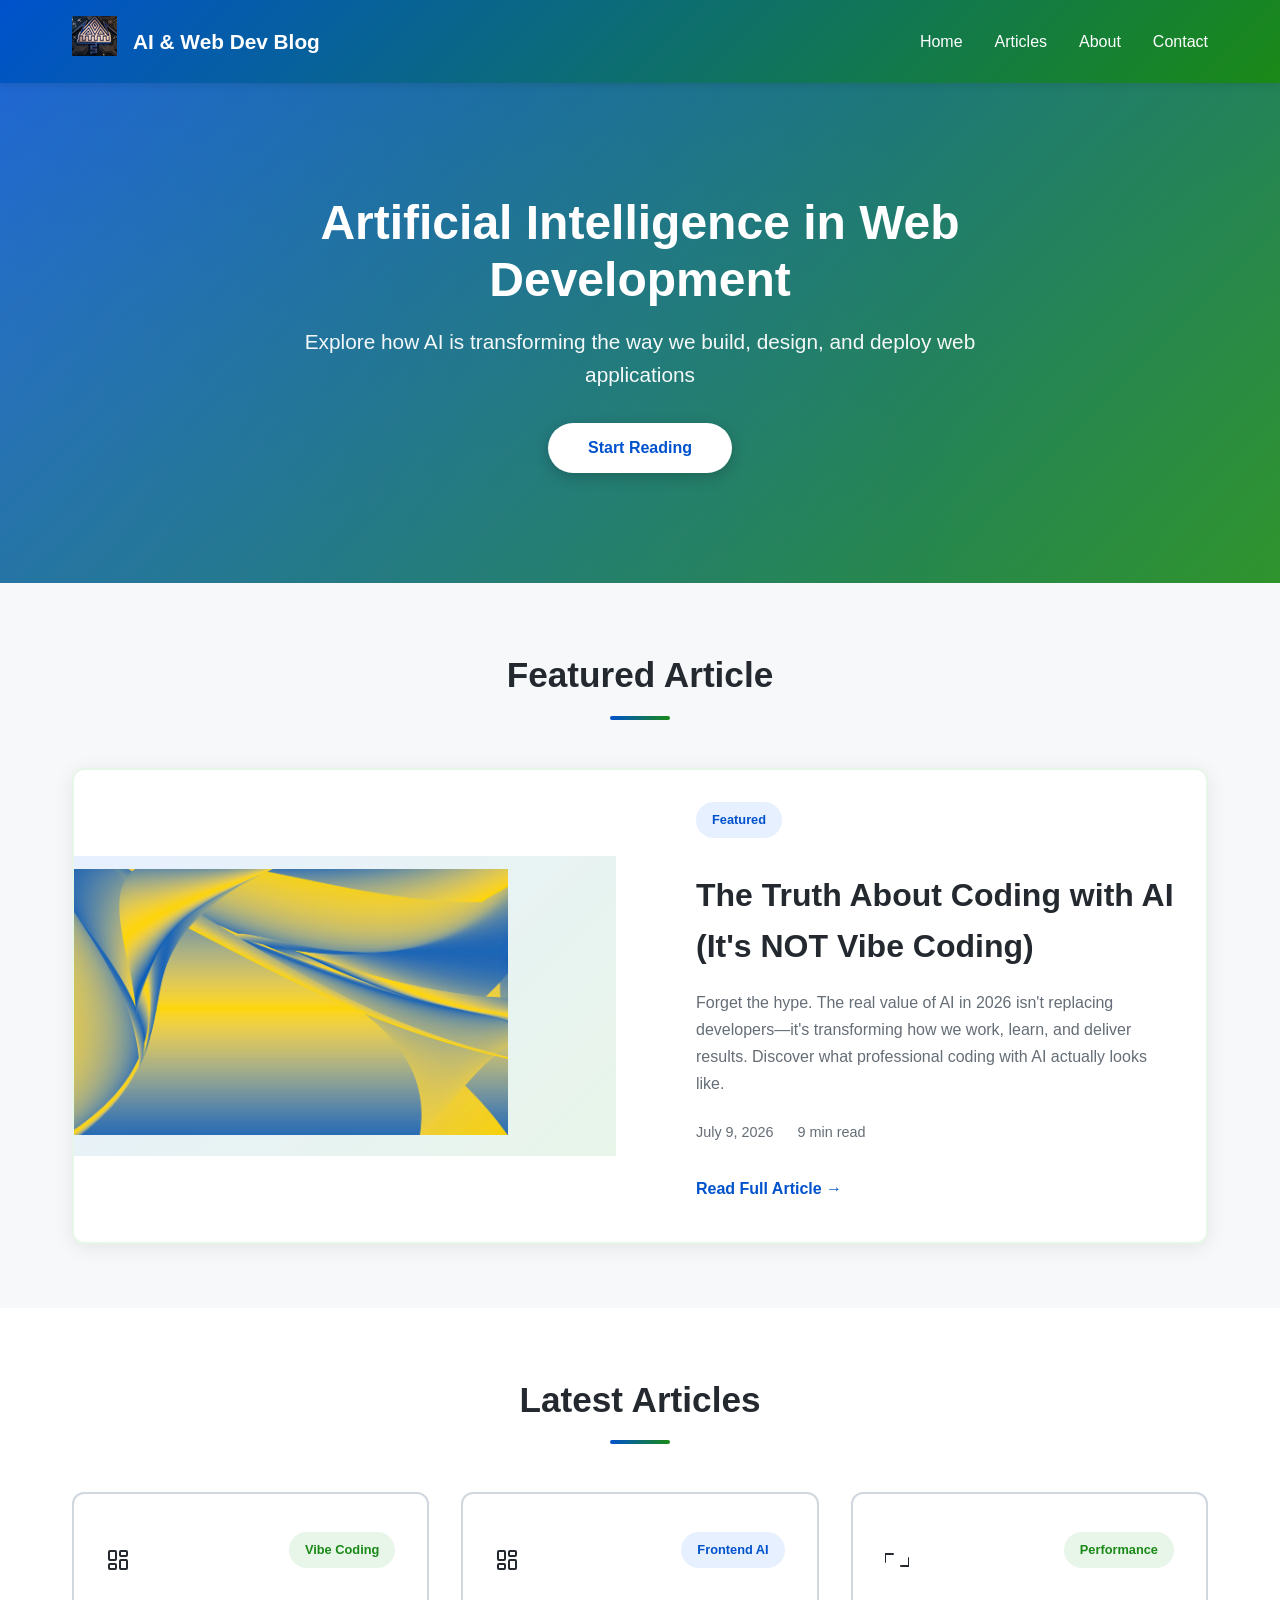
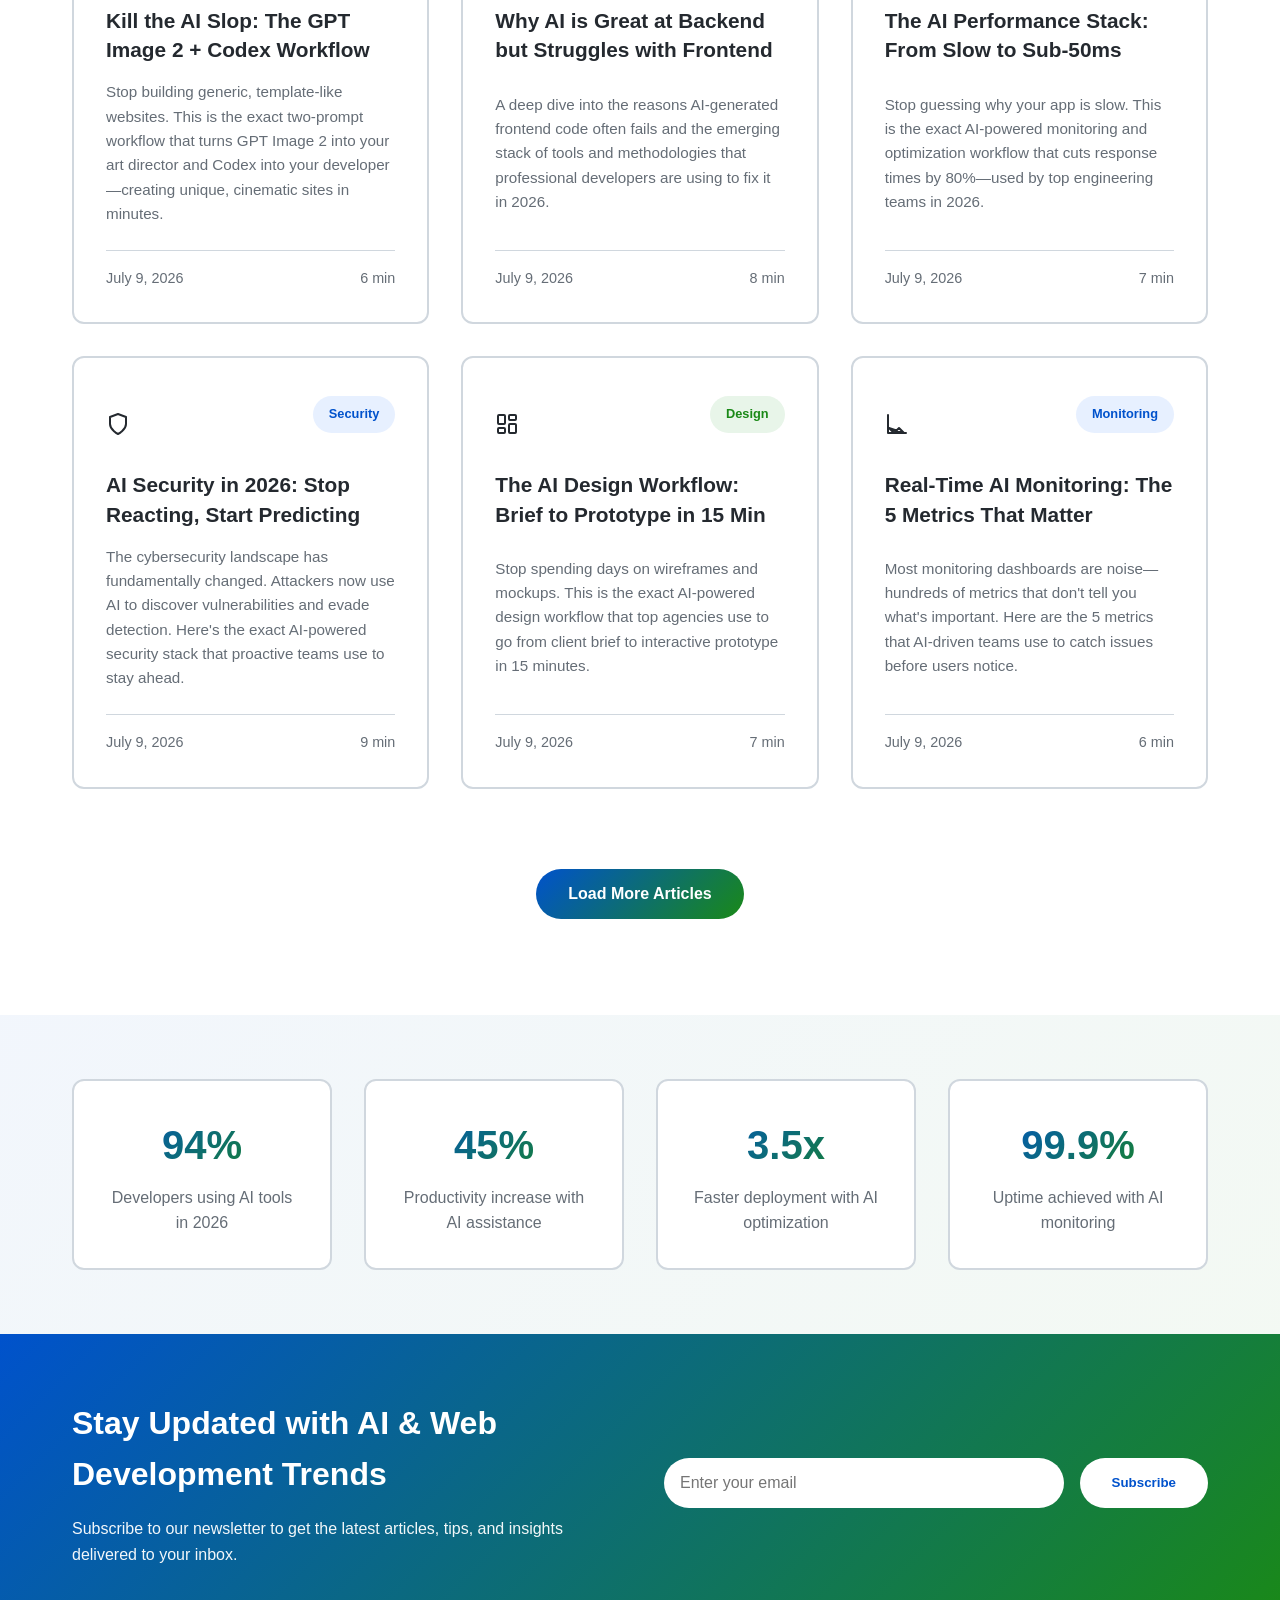
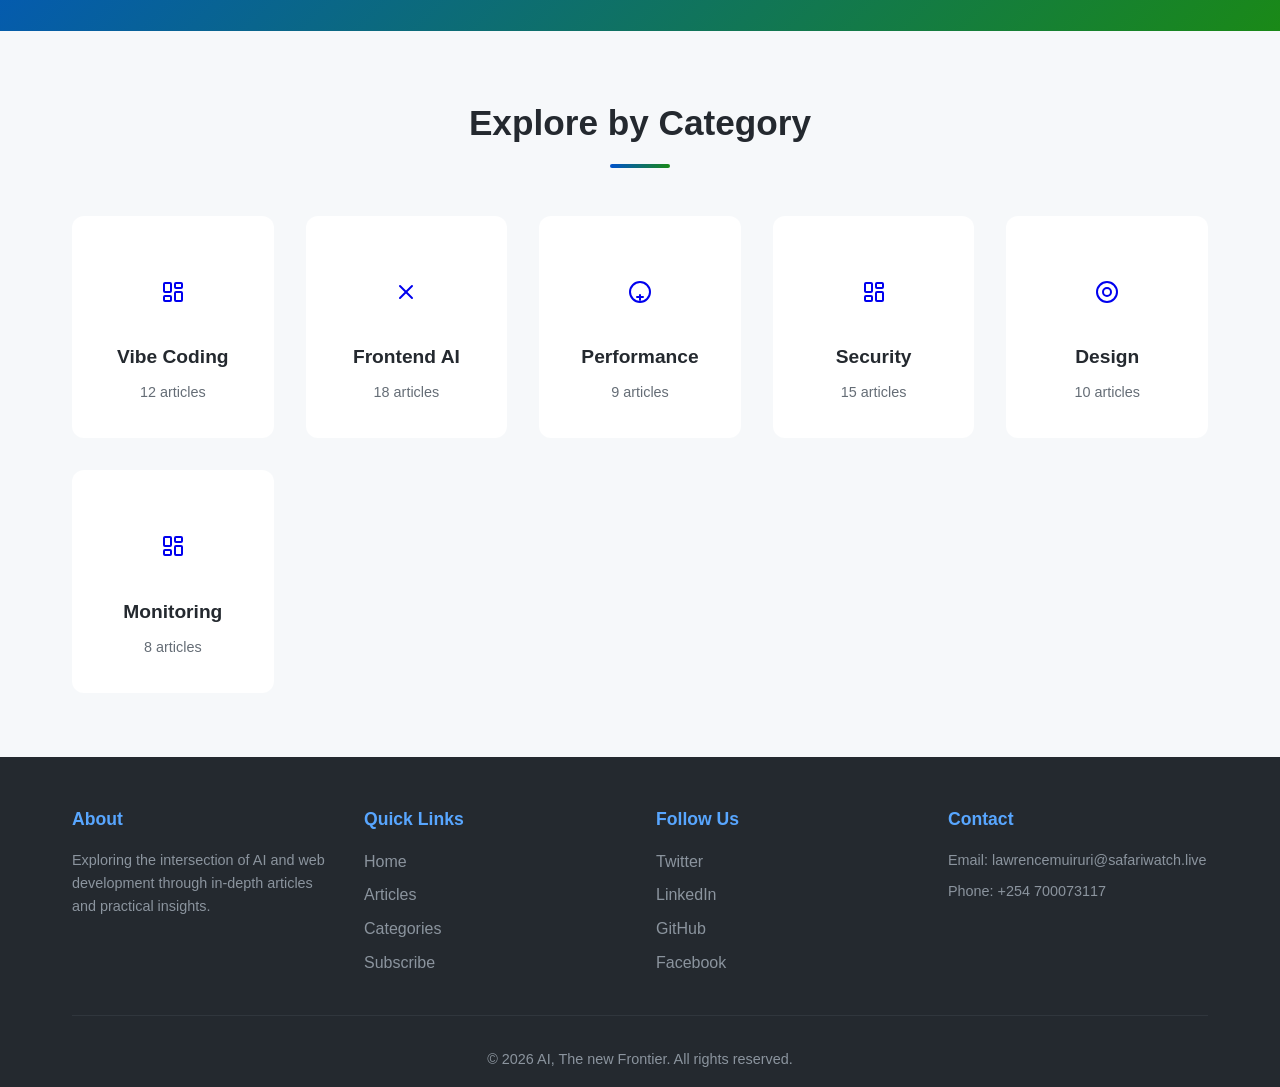
==== index.html @ 73534b8b "saf" ====
<!DOCTYPE html>
<html lang="en">
<head>
    <meta charset="UTF-8">
    <meta name="viewport" content="width=device-width, initial-scale=1.0">
    <title>AI & Web Development - Professional Insights for 2026</title>
    <link rel="stylesheet" href="styles.css">
    <script async src="https://pagead2.googlesyndication.com/pagead/js/adsbygoogle.js?client=ca-pub-3360916868105954"
     crossorigin="anonymous"></script>
</head>
<body>
    <!-- Navigation Bar -->
    <nav class="navbar">
        <div class="nav-container">
            <div class="logo">
                <span class="logo-icon"><img src="images/logo.png" alt="Logo"></span>
                <h1>AI & Web Dev Blog</h1>
            </div>
            <ul class="nav-links">
                <li><a href="#home">Home</a></li>
                <li><a href="#articles">Articles</a></li>
                <li><a href="#about">About</a></li>
                <li><a href="#contact">Contact</a></li>
            </ul>
        </div>
    </nav>

    <!-- Hero Section -->
    <section class="hero">
        <div class="hero-content">
            <h2>Artificial Intelligence in Web Development</h2>
            <p>Explore how AI is transforming the way we build, design, and deploy web applications</p>
            <button class="cta-button">Start Reading</button>
        </div>
        <div class="hero-background"></div>
    </section>

    <!-- Featured Article -->
    <section class="featured-section">
        <div class="container">
            <h3 class="section-title">Featured Article</h3>
            <article class="featured-article">
                <div class="featured-image">
                    <div class="image-placeholder"><img src="images/two.png" alt="Featured Image"></div>
                </div>
                <div class="featured-content">
                    <span class="badge badge-blue">Featured</span>
                    <h2>The Truth About Coding with AI (It's NOT Vibe Coding)</h2>
                    <p>Forget the hype. The real value of AI in 2026 isn't replacing developers—it's transforming how we work, learn, and deliver results. Discover what professional coding with AI actually looks like.</p>
                    <div class="article-meta">
                        <span class="date">July 9, 2026</span>
                        <span class="read-time">9 min read</span>
                    </div>
                    <a href="featured-article.html" class="read-more">Read Full Article →</a>
                </div>
            </article>
        </div>
    </section>

    <!-- Blog Articles Grid -->
    <section class="blog-section">
        <div class="container">
            <h3 class="section-title">Latest Articles</h3>
            <div class="articles-grid">
                <!-- Article 1 -->
                <a href="article1.html" class="article-card-link">
                    <article class="article-card">
                        <div class="article-header">
                            <div class="article-icon"><svg xmlns="http://www.w3.org/2000/svg" width="24" height="24" viewBox="0 0 24 24" fill="none" stroke="currentColor" stroke-width="2" stroke-linecap="round" stroke-linejoin="round" class="lucide lucide-layout-dashboard-icon lucide-layout-dashboard"><rect width="7" height="9" x="3" y="3" rx="1"/><rect width="7" height="5" x="14" y="3" rx="1"/><rect width="7" height="9" x="14" y="12" rx="1"/><rect width="7" height="5" x="3" y="16" rx="1"/></svg></div>
                            <span class="badge badge-green">Vibe Coding</span>
                        </div>
                        <h4>Kill the AI Slop: The GPT Image 2 + Codex Workflow</h4>
                        <p>Stop building generic, template-like websites. This is the exact two-prompt workflow that turns GPT Image 2 into your art director and Codex into your developer—creating unique, cinematic sites in minutes.</p>
                        <div class="article-footer">
                            <span class="date">July 9, 2026</span>
                            <span class="read-time">6 min</span>
                        </div>
                    </article>
                </a>

                <!-- Article 2 -->
                <a href="article2.html" class="article-card-link">
                    <article class="article-card">
                        <div class="article-header">
                            <div class="article-icon"><svg xmlns="http://www.w3.org/2000/svg" width="24" height="24" viewBox="0 0 24 24" fill="none" stroke="currentColor" stroke-width="2" stroke-linecap="round" stroke-linejoin="round" class="lucide lucide-layout-dashboard-icon lucide-layout-dashboard"><rect width="7" height="9" x="3" y="3" rx="1"/><rect width="7" height="5" x="14" y="3" rx="1"/><rect width="7" height="9" x="14" y="12" rx="1"/><rect width="7" height="5" x="3" y="16" rx="1"/></svg></div>
                            <span class="badge badge-blue">Frontend AI</span>
                        </div>
                        <h4>Why AI is Great at Backend but Struggles with Frontend</h4>
                        <p>A deep dive into the reasons AI-generated frontend code often fails and the emerging stack of tools and methodologies that professional developers are using to fix it in 2026.</p>
                        <div class="article-footer">
                            <span class="date">July 9, 2026</span>
                            <span class="read-time">8 min</span>
                        </div>
                    </article>
                </a>

                <!-- Article 3 -->
                <a href="article3.html" class="article-card-link">
                    <article class="article-card">
                        <div class="article-header">
                            <div class="article-icon"><svg xmlns="http://www.w3.org/2000/svg" width="24" height="24" viewBox="0 0 24 24" fill="none" stroke="currentColor" stroke-width="2" stroke-linecap="round" stroke-linejoin="round" class="lucide lucide-trending-up-icon lucide-trending-up"><polyline points="16 18 24 18 24 10"/><polyline points="8 6 0 6 0 14"/></svg></div>
                            <span class="badge badge-green">Performance</span>
                        </div>
                        <h4>The AI Performance Stack: From Slow to Sub-50ms</h4>
                        <p>Stop guessing why your app is slow. This is the exact AI-powered monitoring and optimization workflow that cuts response times by 80%—used by top engineering teams in 2026.</p>
                        <div class="article-footer">
                            <span class="date">July 9, 2026</span>
                            <span class="read-time">7 min</span>
                        </div>
                    </article>
                </a>

                <!-- Article 4 -->
                <a href="article4.html" class="article-card-link">
                    <article class="article-card">
                        <div class="article-header">
                            <div class="article-icon"><svg xmlns="http://www.w3.org/2000/svg" width="24" height="24" viewBox="0 0 24 24" fill="none" stroke="currentColor" stroke-width="2" stroke-linecap="round" stroke-linejoin="round" class="lucide lucide-shield-icon lucide-shield"><path d="M12 22s8-4 8-10V5l-8-3-8 3v7c0 6 8 10 8 10z"/></svg></div>
                            <span class="badge badge-blue">Security</span>
                        </div>
                        <h4>AI Security in 2026: Stop Reacting, Start Predicting</h4>
                        <p>The cybersecurity landscape has fundamentally changed. Attackers now use AI to discover vulnerabilities and evade detection. Here's the exact AI-powered security stack that proactive teams use to stay ahead.</p>
                        <div class="article-footer">
                            <span class="date">July 9, 2026</span>
                            <span class="read-time">9 min</span>
                        </div>
                    </article>
                </a>

                <!-- Article 5 -->
                <a href="article5.html" class="article-card-link">
                    <article class="article-card">
                        <div class="article-header">
                            <div class="article-icon"><svg xmlns="http://www.w3.org/2000/svg" width="24" height="24" viewBox="0 0 24 24" fill="none" stroke="currentColor" stroke-width="2" stroke-linecap="round" stroke-linejoin="round" class="lucide lucide-layout-dashboard-icon lucide-layout-dashboard"><rect width="7" height="9" x="3" y="3" rx="1"/><rect width="7" height="5" x="14" y="3" rx="1"/><rect width="7" height="9" x="14" y="12" rx="1"/><rect width="7" height="5" x="3" y="16" rx="1"/></svg></div>
                            <span class="badge badge-green">Design</span>
                        </div>
                        <h4>The AI Design Workflow: Brief to Prototype in 15 Min</h4>
                        <p>Stop spending days on wireframes and mockups. This is the exact AI-powered design workflow that top agencies use to go from client brief to interactive prototype in 15 minutes.</p>
                        <div class="article-footer">
                            <span class="date">July 9, 2026</span>
                            <span class="read-time">7 min</span>
                        </div>
                    </article>
                </a>

                <!-- Article 6 -->
                <a href="article6.html" class="article-card-link">
                    <article class="article-card">
                        <div class="article-header">
                            <div class="article-icon"><svg xmlns="http://www.w3.org/2000/svg" width="24" height="24" viewBox="0 0 24 24" fill="none" stroke="currentColor" stroke-width="2" stroke-linecap="round" stroke-linejoin="round" class="lucide lucide-chart-line-icon lucide-chart-line"><path d="M3 3v18h18"/><path d="M19 21l-5-5-5 5-5-5z"/></svg></div>
                            <span class="badge badge-blue">Monitoring</span>
                        </div>
                        <h4>Real-Time AI Monitoring: The 5 Metrics That Matter</h4>
                        <p>Most monitoring dashboards are noise—hundreds of metrics that don't tell you what's important. Here are the 5 metrics that AI-driven teams use to catch issues before users notice.</p>
                        <div class="article-footer">
                            <span class="date">July 9, 2026</span>
                            <span class="read-time">6 min</span>
                        </div>
                    </article>
                </a>
            </div>
            <div class="load-more">
                <button class="load-more-btn">Load More Articles</button>
            </div>
        </div>
    </section>

    <!-- Stats Section -->
    <section class="stats-section">
        <div class="container">
            <div class="stats-grid">
                <div class="stat-card">
                    <h4>94%</h4>
                    <p>Developers using AI tools in 2026</p>
                </div>
                <div class="stat-card">
                    <h4>45%</h4>
                    <p>Productivity increase with AI assistance</p>
                </div>
                <div class="stat-card">
                    <h4>3.5x</h4>
                    <p>Faster deployment with AI optimization</p>
                </div>
                <div class="stat-card">
                    <h4>99.9%</h4>
                    <p>Uptime achieved with AI monitoring</p>
                </div>
            </div>
        </div>
    </section>

    <!-- Newsletter Section -->
    <section class="newsletter-section">
        <div class="container newsletter-container">
            <div class="newsletter-content">
                <h3>Stay Updated with AI & Web Development Trends</h3>
                <p>Subscribe to our newsletter to get the latest articles, tips, and insights delivered to your inbox.</p>
            </div>
            <form class="newsletter-form">
                <input type="email" placeholder="Enter your email" required>
                <button type="submit" class="subscribe-btn">Subscribe</button>
            </form>
        </div>
    </section>

    <!-- Categories Section -->
    <section class="categories-section">
        <div class="container">
            <h3 class="section-title">Explore by Category</h3>
            <div class="categories-grid">
                <a href="#" class="category-link">
                    <span class="category-icon"><svg xmlns="http://www.w3.org/2000/svg" width="24" height="24" viewBox="0 0 24 24" fill="none" stroke="currentColor" stroke-width="2" stroke-linecap="round" stroke-linejoin="round" class="lucide lucide-layout-dashboard-icon lucide-layout-dashboard"><rect width="7" height="9" x="3" y="3" rx="1"/><rect width="7" height="5" x="14" y="3" rx="1"/><rect width="7" height="9" x="14" y="12" rx="1"/><rect width="7" height="5" x="3" y="16" rx="1"/></svg></span>
                    <h4>Vibe Coding</h4>
                    <p>12 articles</p>
                </a>
                <a href="#" class="category-link">
                    <span class="category-icon"><svg xmlns="http://www.w3.org/2000/svg" width="24" height="24" viewBox="0 0 24 24" fill="none" stroke="currentColor" stroke-width="2" stroke-linecap="round" stroke-linejoin="round" class="lucide lucide-code-icon lucide-code"><path d="M18 6L6 18"/><path d="M6 6l12 12"/></svg></span>
                    <h4>Frontend AI</h4>
                    <p>18 articles</p>
                </a>
                <a href="#" class="category-link">
                    <span class="category-icon"><svg xmlns="http://www.w3.org/2000/svg" width="24" height="24" viewBox="0 0 24 24" fill="none" stroke="currentColor" stroke-width="2" stroke-linecap="round" stroke-linejoin="round" class="lucide lucide-tachometer-icon lucide-tachometer"><path d="M12 15v5m-3-3h6"/><circle cx="12" cy="12" r="10"/></svg></span>
                    <h4>Performance</h4>
                    <p>9 articles</p>
                </a>
                <a href="#" class="category-link">
                    <span class="category-icon"><svg xmlns="http://www.w3.org/2000/svg" width="24" height="24" viewBox="0 0 24 24" fill="none" stroke="currentColor" stroke-width="2" stroke-linecap="round" stroke-linejoin="round" class="lucide lucide-layout-dashboard-icon lucide-layout-dashboard"><rect width="7" height="9" x="3" y="3" rx="1"/><rect width="7" height="5" x="14" y="3" rx="1"/><rect width="7" height="9" x="14" y="12" rx="1"/><rect width="7" height="5" x="3" y="16" rx="1"/></svg></span>
                    <h4>Security</h4>
                    <p>15 articles</p>
                </a>
                <a href="#" class="category-link">
                    <span class="category-icon"><svg xmlns="http://www.w3.org/2000/svg" width="24" height="24" viewBox="0 0 24 24" fill="none" stroke="currentColor" stroke-width="2" stroke-linecap="round" stroke-linejoin="round" class="lucide lucide-palette-icon lucide-palette"><circle cx="12" cy="12" r="10"/><path d="M12 8a4 4 0 1 0 0 8 4 4 0 0 0 0-8z"/></svg></span>
                    <h4>Design</h4>
                    <p>10 articles</p>
                </a>
                <a href="#" class="category-link">
                    <span class="category-icon"><svg xmlns="http://www.w3.org/2000/svg" width="24" height="24" viewBox="0 0 24 24" fill="none" stroke="currentColor" stroke-width="2" stroke-linecap="round" stroke-linejoin="round" class="lucide lucide-layout-dashboard-icon lucide-layout-dashboard"><rect width="7" height="9" x="3" y="3" rx="1"/><rect width="7" height="5" x="14" y="3" rx="1"/><rect width="7" height="9" x="14" y="12" rx="1"/><rect width="7" height="5" x="3" y="16" rx="1"/></svg></span>
                    <h4>Monitoring</h4>
                    <p>8 articles</p>
                </a>
            </div>
        </div>
    </section>

    <!-- Footer -->
    <footer class="footer">
        <div class="container">
            <div class="footer-content">
                <div class="footer-section">
                    <h5>About</h5>
                    <p>Exploring the intersection of AI and web development through in-depth articles and practical insights.</p>
                </div>
                <div class="footer-section">
                    <h5>Quick Links</h5>
                    <ul>
                        <li><a href="#">Home</a></li>
                        <li><a href="#">Articles</a></li>
                        <li><a href="#">Categories</a></li>
                        <li><a href="#">Subscribe</a></li>
                    </ul>
                </div>
                <div class="footer-section">
                    <h5>Follow Us</h5>
                    <div class="social-links">
                        <ul>
                        <li><a href="https://x.com/@muirurilawrenc1" target="_blank">Twitter</a></li>
                        <li><a href="https://linkedin.com/in/njenga-lawrence-604391a1?" target="_blank">LinkedIn</a></li>
                        <li><a href="https://github.com/loloncium" target="_blank">GitHub</a></li>
                        <li><a href="https://facebook.com/profile.php?id=61579081265857" target="_blank">Facebook</a></li>
                        </ul>
                    </div>
                </div>
                <div class="footer-section">
                    <h5>Contact</h5>
                    <p>Email: lawrencemuiruri@safariwatch.live</p>
                    <p>Phone: +254 700073117</p>
                </div>
            </div>
            <div class="footer-bottom">
                <p>&copy; 2026 AI, The new Frontier. All rights reserved.</p>
            </div>
        </div>
    </footer>
</body>
</html>
---- styles.css ----
/* ==================== Variables & Reset ==================== */
:root {
    --primary-blue: #0052cc;
    --secondary-blue: #1f6feb;
    --light-blue: #e7f0ff;
    --primary-green: #1a8917;
    --secondary-green: #2da44e;
    --light-green: #e8f5e9;
    --dark-bg: #0d1117;
    --light-bg: #f6f8fa;
    --text-primary: #24292f;
    --text-secondary: #656d76;
    --border-color: #d0d7de;
    --hover-bg: #f0f4f8;
    --transition: all 0.3s ease;
}

* {
    margin: 0;
    padding: 0;
    box-sizing: border-box;
}

html {
    scroll-behavior: smooth;
}

body {
    font-family: -apple-system, BlinkMacSystemFont, 'Segoe UI', Roboto, 'Helvetica Neue', Arial, sans-serif;
    line-height: 1.6;
    color: var(--text-primary);
    background-color: #ffffff;
}

/* ==================== Navigation ==================== */
.navbar {
    position: sticky;
    top: 0;
    background: linear-gradient(135deg, #0052cc 0%, #1a8917 100%);
    color: white;
    padding: 1rem 0;
    box-shadow: 0 2px 8px rgba(0, 0, 0, 0.1);
    z-index: 100;
}

.nav-container {
    max-width: 1200px;
    margin: 0 auto;
    padding: 0 2rem;
    display: flex;
    justify-content: space-between;
    align-items: center;
}

.logo {
    display: flex;
    align-items: center;
    gap: 1rem;
    font-size: 1.5rem;
    font-weight: bold;
}

.logo h1 {
    font-size: 1.3rem;
    white-space: nowrap;
}

.logo-icon img {
    height: 40px;
    width: auto;
}

.nav-links {
    display: flex;
    list-style: none;
    gap: 2rem;
}

.nav-links a {
    color: white;
    text-decoration: none;
    font-weight: 500;
    transition: var(--transition);
    padding: 0.5rem 0;
    border-bottom: 2px solid transparent;
}

.nav-links a:hover {
    border-bottom-color: #fff;
}

/* ==================== Hero Section ==================== */
.hero {
    position: relative;
    min-height: 500px;
    display: flex;
    align-items: center;
    justify-content: center;
    background: linear-gradient(135deg, rgba(0, 82, 204, 0.95) 0%, rgba(26, 137, 23, 0.95) 100%);
    color: white;
    overflow: hidden;
}

.hero::before {
    content: '';
    position: absolute;
    width: 200%;
    height: 200%;
    background: 
        radial-gradient(circle at 20% 50%, rgba(255, 255, 255, 0.1) 0%, transparent 50%),
        radial-gradient(circle at 80% 80%, rgba(255, 255, 255, 0.05) 0%, transparent 50%);
    animation: gradient-shift 15s ease infinite;
}

@keyframes gradient-shift {
    0%, 100% { transform: translate(0, 0); }
    50% { transform: translate(-50px, -50px); }
}

.hero-content {
    position: relative;
    z-index: 2;
    text-align: center;
    max-width: 800px;
    padding: 3rem 2rem;
}

.hero h2 {
    font-size: 3rem;
    margin-bottom: 1rem;
    font-weight: 700;
    line-height: 1.2;
}

.hero p {
    font-size: 1.3rem;
    margin-bottom: 2rem;
    opacity: 0.95;
    font-weight: 300;
}

.cta-button {
    background: white;
    color: var(--primary-blue);
    border: none;
    padding: 1rem 2.5rem;
    font-size: 1rem;
    font-weight: 600;
    border-radius: 50px;
    cursor: pointer;
    transition: var(--transition);
    box-shadow: 0 4px 15px rgba(0, 0, 0, 0.2);
}

.cta-button:hover {
    transform: translateY(-3px);
    box-shadow: 0 6px 20px rgba(0, 0, 0, 0.3);
}

/* ==================== Container ==================== */
.container {
    max-width: 1200px;
    margin: 0 auto;
    padding: 0 2rem;
}

/* ==================== Section Title ==================== */
.section-title {
    font-size: 2.2rem;
    font-weight: 700;
    margin-bottom: 3rem;
    text-align: center;
    color: var(--text-primary);
    position: relative;
    padding-bottom: 1rem;
}

.section-title::after {
    content: '';
    position: absolute;
    bottom: 0;
    left: 50%;
    transform: translateX(-50%);
    width: 60px;
    height: 4px;
    background: linear-gradient(90deg, var(--primary-blue), var(--primary-green));
    border-radius: 2px;
}

/* ==================== Featured Section ==================== */
.featured-section {
    padding: 4rem 0;
    background: var(--light-bg);
}

.featured-article {
    display: grid;
    grid-template-columns: 1fr 1fr;
    gap: 3rem;
    align-items: center;
    background: white;
    border-radius: 12px;
    overflow: hidden;
    box-shadow: 0 4px 20px rgba(0, 0, 0, 0.08);
    border: 2px solid #e8f5e9;
    transition: var(--transition);
}

.featured-article:hover {
    box-shadow: 0 8px 30px rgba(26, 137, 23, 0.15);
    transform: translateY(-5px);
}

.featured-image {
    background: linear-gradient(135deg, var(--light-blue) 0%, var(--light-green) 100%);
    height: 300px;
    display: flex;
    align-items: center;
    justify-content: center;
    overflow: hidden;
}

.image-placeholder img {
    max-width: 80%;
    max-height: 80%;
    object-fit: contain;
}

@keyframes float {
    0%, 100% { transform: translateY(0px); }
    50% { transform: translateY(-20px); }
}

.featured-content {
    padding: 2rem;
}

.featured-content h2 {
    font-size: 2rem;
    margin: 1rem 0;
    color: var(--text-primary);
}

.featured-content p {
    font-size: 1rem;
    color: var(--text-secondary);
    margin-bottom: 1.5rem;
    line-height: 1.7;
}

.article-meta {
    display: flex;
    gap: 1.5rem;
    margin-bottom: 1.5rem;
    font-size: 0.9rem;
}

.date, .read-time {
    color: var(--text-secondary);
}

.read-more {
    display: inline-block;
    color: var(--primary-blue);
    text-decoration: none;
    font-weight: 600;
    transition: var(--transition);
    padding: 0.5rem 0;
}

.read-more:hover {
    color: var(--primary-green);
    transform: translateX(5px);
}

/* ==================== Badges ==================== */
.badge {
    display: inline-block;
    padding: 0.5rem 1rem;
    border-radius: 20px;
    font-size: 0.8rem;
    font-weight: 600;
    margin-bottom: 1rem;
}

.badge-blue {
    background: var(--light-blue);
    color: var(--primary-blue);
}

.badge-green {
    background: var(--light-green);
    color: var(--primary-green);
}

/* ==================== Blog Section ==================== */
.blog-section {
    padding: 4rem 0;
    background: white;
}

.articles-grid {
    display: grid;
    grid-template-columns: repeat(auto-fit, minmax(350px, 1fr));
    gap: 2rem;
    margin-bottom: 3rem;
}

.article-card {
    background: white;
    border: 2px solid var(--border-color);
    border-radius: 12px;
    padding: 2rem;
    transition: var(--transition);
    cursor: pointer;
    display: flex;
    flex-direction: column;
}

.article-card:hover {
    border-color: var(--primary-green);
    box-shadow: 0 8px 25px rgba(26, 137, 23, 0.15);
    transform: translateY(-8px);
}

.article-header {
    display: flex;
    justify-content: space-between;
    align-items: center;
    margin-bottom: 1rem;
}

.article-icon {
    font-size: 2.5rem;
}

.article-card h4 {
    font-size: 1.3rem;
    margin-bottom: 1rem;
    color: var(--text-primary);
    line-height: 1.4;
    flex-grow: 1;
}

.article-card p {
    color: var(--text-secondary);
    font-size: 0.95rem;
    margin-bottom: 1.5rem;
    line-height: 1.6;
    flex-grow: 1;
}

.article-footer {
    display: flex;
    justify-content: space-between;
    align-items: center;
    padding-top: 1rem;
    border-top: 1px solid var(--border-color);
    font-size: 0.9rem;
    color: var(--text-secondary);
}

/* ==================== Article Card Links ==================== */
.article-card-link {
    text-decoration: none;
    color: inherit;
    display: block;
}

.article-card-link .article-card {
    height: 100%;
}

.load-more {
    text-align: center;
    padding: 2rem 0;
}

.load-more-btn {
    background: linear-gradient(135deg, var(--primary-blue), var(--primary-green));
    color: white;
    border: none;
    padding: 1rem 2rem;
    font-size: 1rem;
    font-weight: 600;
    border-radius: 50px;
    cursor: pointer;
    transition: var(--transition);
}

.load-more-btn:hover {
    transform: scale(1.05);
    box-shadow: 0 6px 20px rgba(0, 82, 204, 0.3);
}

/* ==================== Stats Section ==================== */
.stats-section {
    padding: 4rem 0;
    background: linear-gradient(135deg, rgba(0, 82, 204, 0.05) 0%, rgba(26, 137, 23, 0.05) 100%);
}

.stats-grid {
    display: grid;
    grid-template-columns: repeat(auto-fit, minmax(250px, 1fr));
    gap: 2rem;
}

.stat-card {
    background: white;
    padding: 2rem;
    border-radius: 12px;
    text-align: center;
    border: 2px solid var(--border-color);
    transition: var(--transition);
}

.stat-card:hover {
    border-color: var(--primary-blue);
    box-shadow: 0 6px 20px rgba(0, 82, 204, 0.1);
}

.stat-card h4 {
    font-size: 2.5rem;
    background: linear-gradient(135deg, var(--primary-blue), var(--primary-green));
    -webkit-background-clip: text;
    -webkit-text-fill-color: transparent;
    background-clip: text;
    margin-bottom: 0.5rem;
}

.stat-card p {
    color: var(--text-secondary);
    font-size: 1rem;
}

/* ==================== Newsletter Section ==================== */
.newsletter-section {
    padding: 4rem 0;
    background: linear-gradient(135deg, var(--primary-blue) 0%, var(--primary-green) 100%);
    color: white;
}

.newsletter-container {
    display: grid;
    grid-template-columns: 1fr 1fr;
    gap: 3rem;
    align-items: center;
}

.newsletter-content h3 {
    font-size: 2rem;
    margin-bottom: 1rem;
}

.newsletter-content p {
    font-size: 1rem;
    opacity: 0.95;
}

.newsletter-form {
    display: flex;
    gap: 1rem;
}

.newsletter-form input {
    flex: 1;
    padding: 1rem;
    border: none;
    border-radius: 50px;
    font-size: 1rem;
    outline: none;
    background: white;
}

.subscribe-btn {
    padding: 1rem 2rem;
    background: white;
    color: var(--primary-blue);
    border: none;
    border-radius: 50px;
    font-weight: 600;
    cursor: pointer;
    transition: var(--transition);
    white-space: nowrap;
}

.subscribe-btn:hover {
    transform: scale(1.05);
    box-shadow: 0 4px 15px rgba(0, 0, 0, 0.2);
}

/* ==================== Categories Section ==================== */
.categories-section {
    padding: 4rem 0;
    background: var(--light-bg);
}

.categories-grid {
    display: grid;
    grid-template-columns: repeat(auto-fit, minmax(200px, 1fr));
    gap: 2rem;
}

.category-link {
    background: white;
    padding: 2rem;
    border-radius: 12px;
    text-decoration: none;
    text-align: center;
    transition: var(--transition);
    border: 2px solid transparent;
    cursor: pointer;
}

.category-link:hover {
    border-color: var(--primary-green);
    box-shadow: 0 8px 25px rgba(26, 137, 23, 0.15);
    transform: translateY(-8px);
}

.category-icon {
    font-size: 3rem;
    display: block;
    margin-bottom: 1rem;
}

.category-link h4 {
    font-size: 1.2rem;
    margin-bottom: 0.5rem;
    color: var(--text-primary);
}

.category-link p {
    color: var(--text-secondary);
    font-size: 0.9rem;
}

/* ==================== Footer ==================== */
.footer {
    background: var(--text-primary);
    color: white;
    padding: 3rem 0 1rem;
}

.footer-content {
    display: grid;
    grid-template-columns: repeat(auto-fit, minmax(250px, 1fr));
    gap: 2rem;
    margin-bottom: 2rem;
}

.footer-section h5 {
    font-size: 1.1rem;
    margin-bottom: 1rem;
    color: #58a6ff;
}

.footer-section p {
    font-size: 0.9rem;
    color: #8b949e;
    margin-bottom: 0.5rem;
}

.footer-section ul {
    list-style: none;
}

.footer-section ul li {
    margin-bottom: 0.5rem;
}

.footer-section a {
    color: #8b949e;
    text-decoration: none;
    transition: var(--transition);
}

.footer-section a:hover {
    color: #58a6ff;
}

.social-links {
    display: flex;
    gap: 1rem;
}

.footer-bottom {
    border-top: 1px solid #30363d;
    padding-top: 2rem;
    text-align: center;
    color: #8b949e;
    font-size: 0.9rem;
}

/* ==================== Article Page Styles ==================== */
.article-page {
    background: white;
}

.article-hero {
    background: linear-gradient(135deg, rgba(0, 82, 204, 0.95) 0%, rgba(26, 137, 23, 0.95) 100%);
    color: white;
    padding: 4rem 0;
    text-align: center;
}

.article-hero h1 {
    font-size: 2.5rem;
    margin: 1.5rem 0;
    font-weight: 700;
}

.article-subtitle {
    font-size: 1.1rem;
    margin: 1rem 0 2rem;
    opacity: 0.95;
    max-width: 800px;
    margin-left: auto;
    margin-right: auto;
}

.article-meta-detailed {
    display: flex;
    gap: 2rem;
    justify-content: center;
    font-size: 0.95rem;
    opacity: 0.9;
}

.article-container {
    padding: 3rem 0;
}

.article-layout {
    display: grid;
    grid-template-columns: 250px 1fr;
    gap: 3rem;
}

.article-sidebar {
    position: sticky;
    top: 100px;
    height: fit-content;
}

.toc {
    background: var(--light-bg);
    padding: 1.5rem;
    border-radius: 12px;
    border-left: 4px solid var(--primary-green);
}

.toc h3 {
    font-size: 1.1rem;
    margin-bottom: 1rem;
    color: var(--text-primary);
}

.toc ul {
    list-style: none;
    font-size: 0.9rem;
}

.toc ul li {
    margin-bottom: 0.7rem;
}

.toc a {
    color: var(--primary-blue);
    text-decoration: none;
    transition: var(--transition);
}

.toc a:hover {
    color: var(--primary-green);
    text-decoration: underline;
}

.article-main {
    line-height: 1.8;
}

.article-main h2 {
    font-size: 2rem;
    margin: 2.5rem 0 1rem;
    color: var(--text-primary);
    border-bottom: 2px solid var(--light-green);
    padding-bottom: 0.5rem;
}

.article-main h3 {
    font-size: 1.4rem;
    margin: 2rem 0 1rem;
    color: var(--text-primary);
}

.article-main p {
    margin-bottom: 1.5rem;
    color: var(--text-secondary);
    font-size: 1rem;
}

.article-main ul, .article-main ol {
    margin: 1.5rem 0 1.5rem 2rem;
}

.article-main li {
    margin-bottom: 0.8rem;
    color: var(--text-secondary);
}

.article-main table {
    width: 100%;
    border-collapse: collapse;
    margin: 2rem 0;
}

.tools-table {
    border: 1px solid var(--border-color);
    border-radius: 8px;
    overflow: hidden;
}

.tools-table th {
    background: linear-gradient(135deg, var(--primary-blue), var(--primary-green));
    color: white;
    padding: 1rem;
    text-align: left;
    font-weight: 600;
}

.tools-table td {
    padding: 1rem;
    border-bottom: 1px solid var(--border-color);
}

.tools-table tr:last-child td {
    border-bottom: none;
}

.tools-table tr:hover {
    background: var(--light-bg);
}

/* --- New: Pro Tip & Highlight Boxes --- */
.pro-tip {
    background: var(--light-blue);
    border-left: 4px solid var(--primary-blue);
    padding: 1.5rem;
    border-radius: 4px;
    margin: 2rem 0;
}
.pro-tip strong {
    color: var(--primary-blue);
}
.pro-tip a {
    color: var(--primary-blue);
    text-decoration: underline;
}

/* --- New: Stack Grid for Tools --- */
.stack-grid {
    display: grid;
    grid-template-columns: repeat(auto-fit, minmax(150px, 1fr));
    gap: 1.5rem;
    margin: 2rem 0;
}
.stack-item {
    background: var(--light-bg);
    padding: 1.5rem 1rem;
    border-radius: 8px;
    text-align: center;
    border: 1px solid var(--border-color);
}
.stack-item .label {
    font-weight: 600;
    display: block;
    color: var(--text-primary);
}
.stack-item .desc {
    font-size: 0.9rem;
    color: var(--text-secondary);
}

/* --- New: Checklist Style --- */
.checklist {
    list-style: none;
    padding: 0;
    margin: 1.5rem 0;
}
.checklist li {
    padding: 0.75rem 0 0.75rem 2.5rem;
    background: url('data:image/svg+xml;utf8,<svg xmlns="http://www.w3.org/2000/svg" width="20" height="20" viewBox="0 0 24 24" fill="none" stroke="%231a8917" stroke-width="2" stroke-linecap="round" stroke-linejoin="round"><path d="M22 11.08V12a10 10 0 1 1-5.93-9.14"/><polyline points="22 4 12 14.01 9 11.01"/></svg>') left center no-repeat;
    background-size: 1.5rem;
    border-bottom: 1px solid var(--border-color);
}
.checklist li:last-child {
    border-bottom: none;
}

.related-articles {
    margin-top: 4rem;
    padding-top: 2rem;
    border-top: 2px solid var(--border-color);
}

.related-articles h2 {
    font-size: 1.8rem;
    margin-bottom: 2rem;
}

.related-grid {
    display: grid;
    grid-template-columns: repeat(auto-fit, minmax(280px, 1fr));
    gap: 2rem;
}

.related-card {
    background: var(--light-bg);
    padding: 1.5rem;
    border-radius: 8px;
    text-decoration: none;
    color: inherit;
    transition: var(--transition);
    border-left: 4px solid var(--primary-blue);
}

.related-card:hover {
    border-left-color: var(--primary-green);
    transform: translateX(5px);
    background: white;
    box-shadow: 0 4px 12px rgba(0, 0, 0, 0.1);
}

.related-card h4 {
    font-size: 1.1rem;
    margin-bottom: 0.5rem;
    color: var(--text-primary);
}

.related-card p {
    color: var(--text-secondary);
    font-size: 0.9rem;
    margin: 0;
}

/* ==================== Responsive Design ==================== */
@media (max-width: 768px) {
    .hero h2 {
        font-size: 2rem;
    }

    .hero p {
        font-size: 1rem;
    }

    .featured-article {
        grid-template-columns: 1fr;
    }

    .featured-image {
        height: 200px;
    }

    .image-placeholder {
        font-size: 4rem;
    }

    .featured-content {
        padding: 1.5rem;
    }

    .featured-content h2 {
        font-size: 1.5rem;
    }

    .nav-links {
        gap: 1rem;
        font-size: 0.9rem;
    }

    .logo h1 {
        font-size: 1rem;
    }

    .section-title {
        font-size: 1.8rem;
    }

    .articles-grid {
        grid-template-columns: 1fr;
    }

    .article-layout {
        grid-template-columns: 1fr;
    }

    .article-sidebar {
        position: static;
    }

    .article-hero h1 {
        font-size: 1.8rem;
    }

    .newsletter-container {
        grid-template-columns: 1fr;
    }

    .newsletter-form {
        flex-direction: column;
    }

    .subscribe-btn {
        width: 100%;
    }

    .stat-card h4 {
        font-size: 2rem;
    }

    .footer-content {
        grid-template-columns: 1fr;
    }
}

@media (max-width: 480px) {
    .hero {
        min-height: 350px;
    }

    .hero h2 {
        font-size: 1.5rem;
    }

    .nav-container {
        flex-direction: column;
        gap: 1rem;
    }

    .nav-links {
        flex-direction: column;
        gap: 0.5rem;
        text-align: center;
    }

    .article-header {
        flex-direction: column;
        align-items: flex-start;
    }

    .badge {
        margin-top: 0.5rem;
    }

    .section-title {
        font-size: 1.5rem;
    }

    .categories-grid {
        grid-template-columns: 1fr;
    }
}
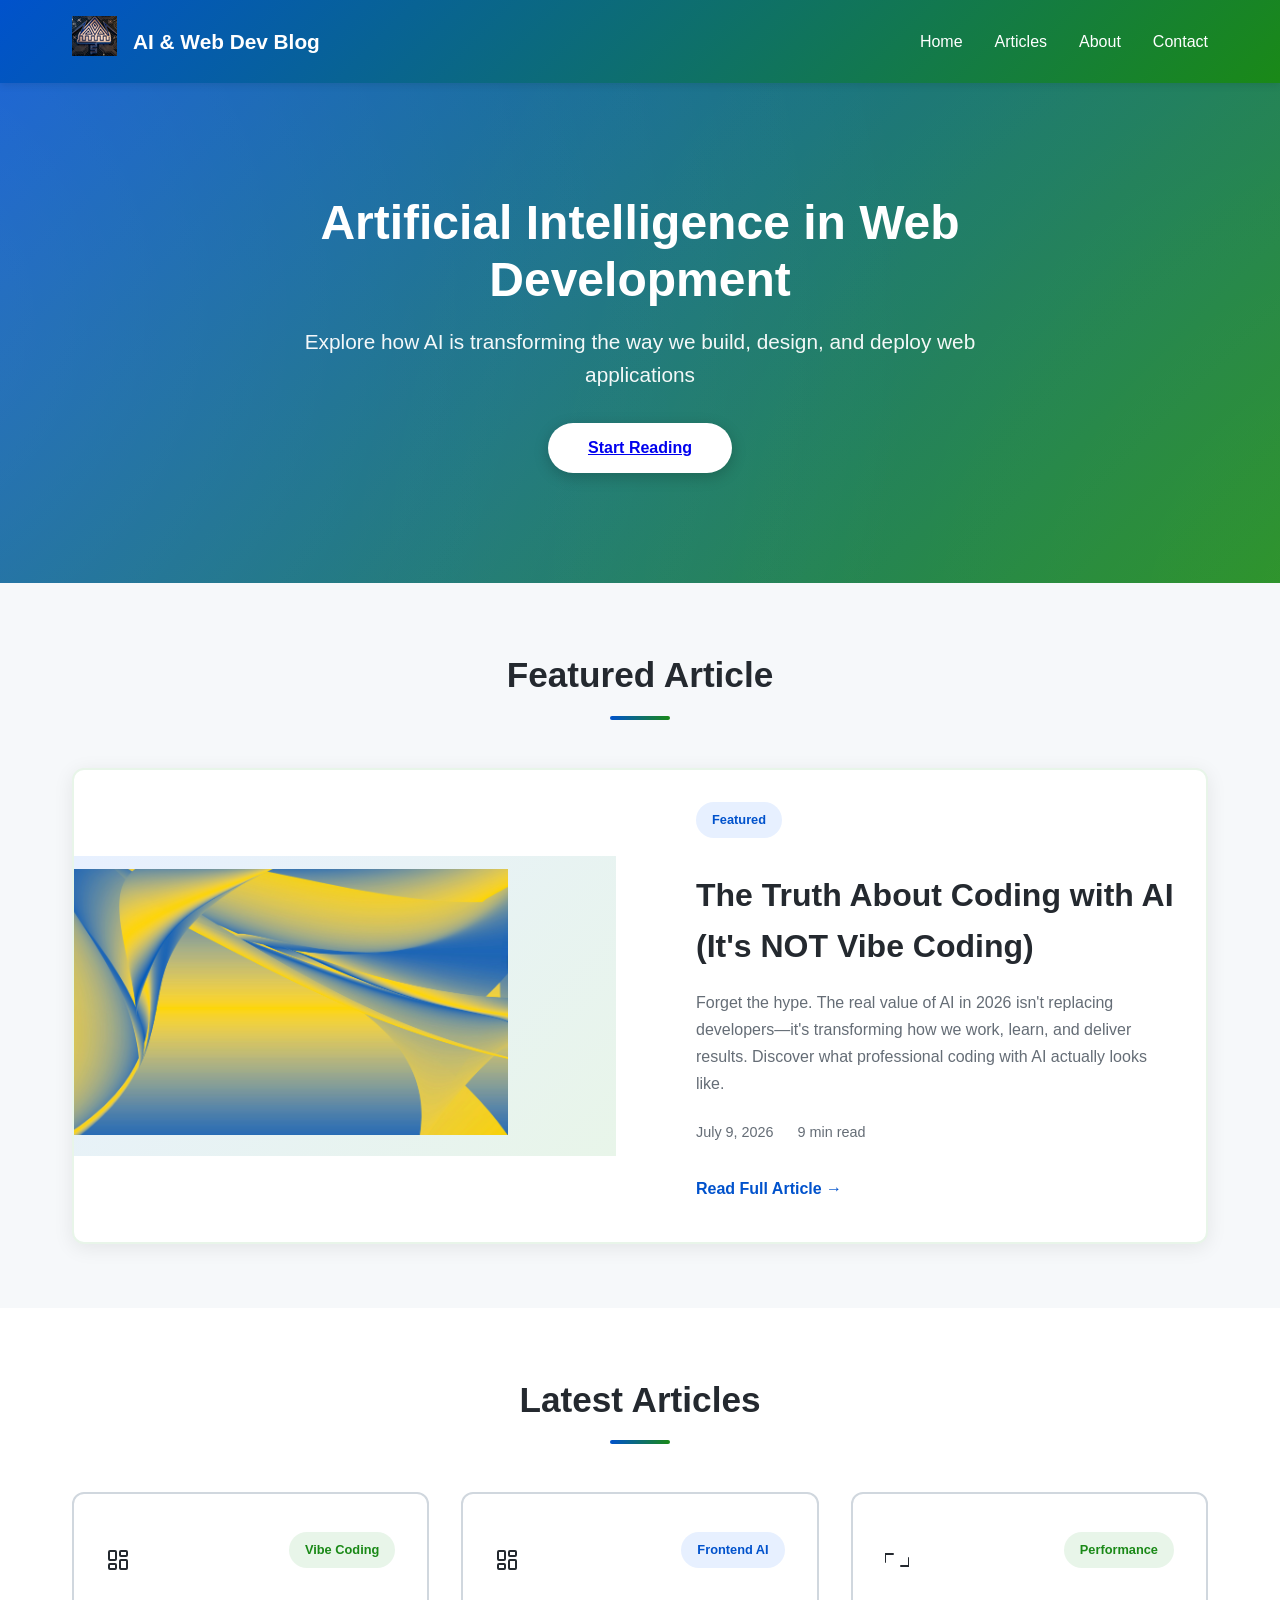
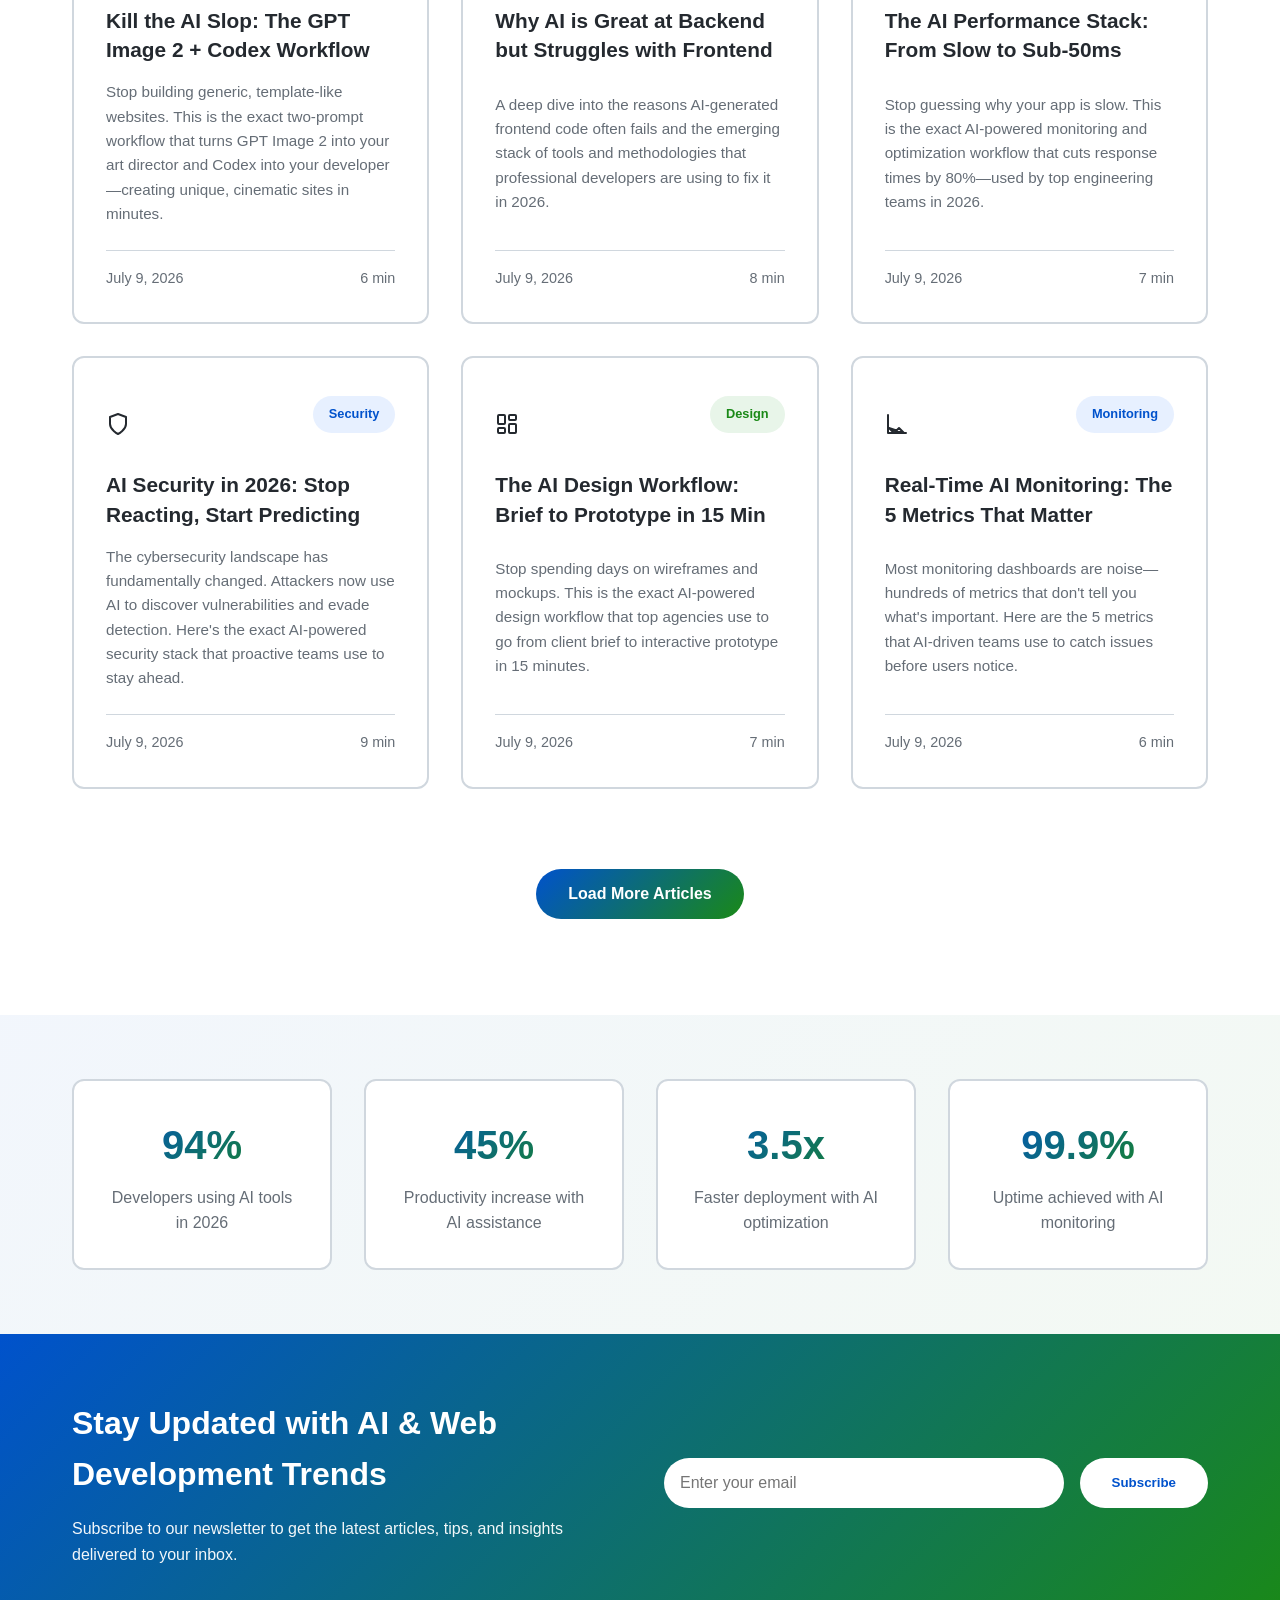
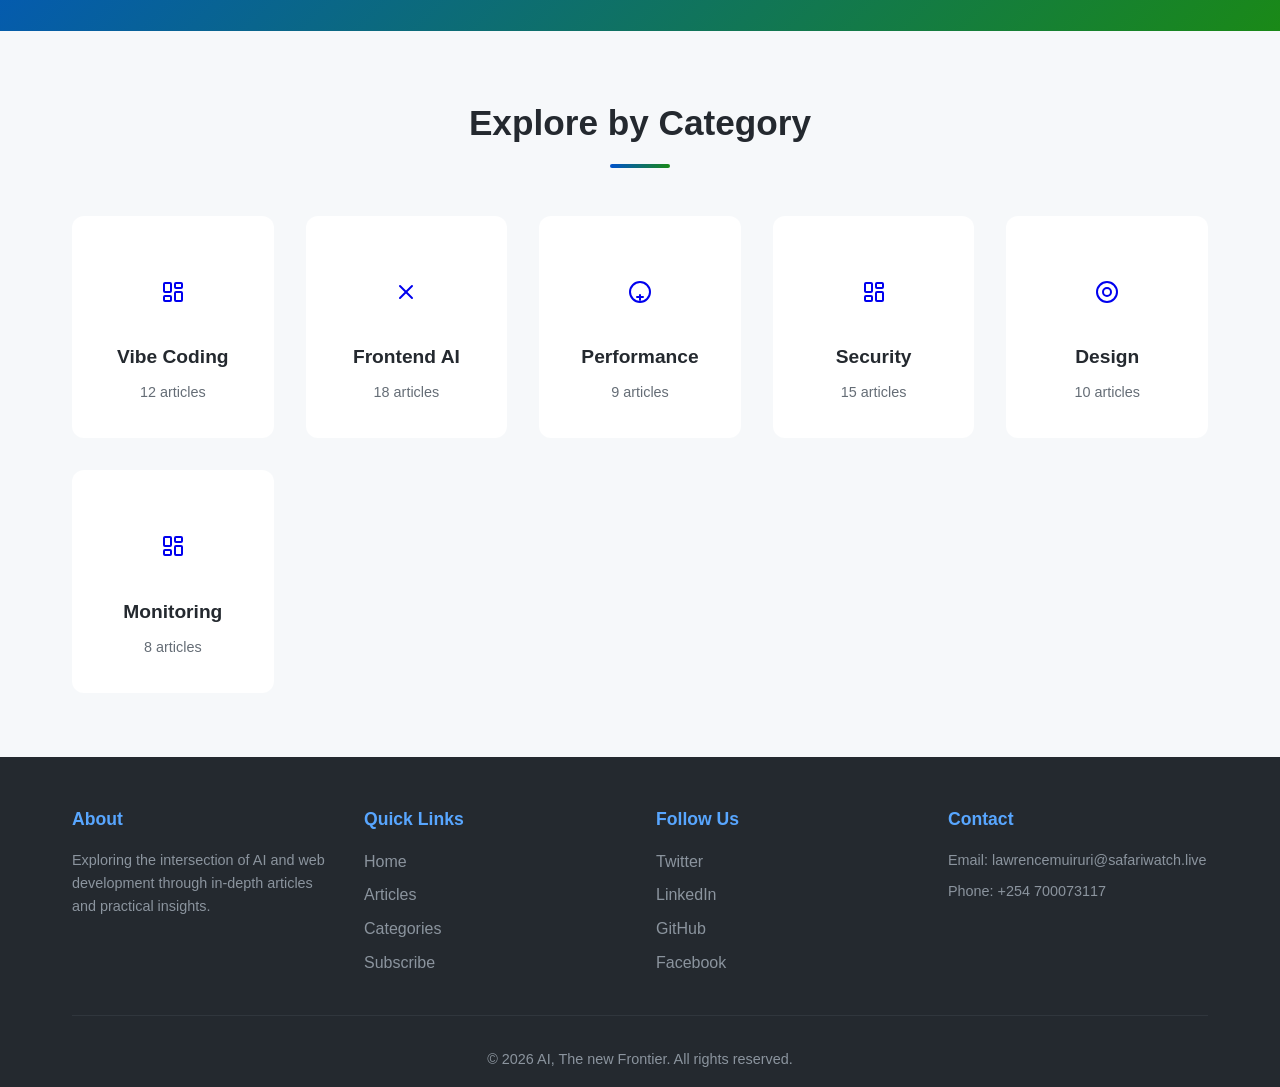
==== commit d97db38a: "link fixed" ====
--- a/index.html
+++ b/index.html
@@ -30,7 +30,7 @@
         <div class="hero-content">
             <h2>Artificial Intelligence in Web Development</h2>
             <p>Explore how AI is transforming the way we build, design, and deploy web applications</p>
-            <button class="cta-button">Start Reading</button>
+            <button class="cta-button"> <a href="#articles">Start Reading</a></button>
         </div>
         <div class="hero-background"></div>
     </section>
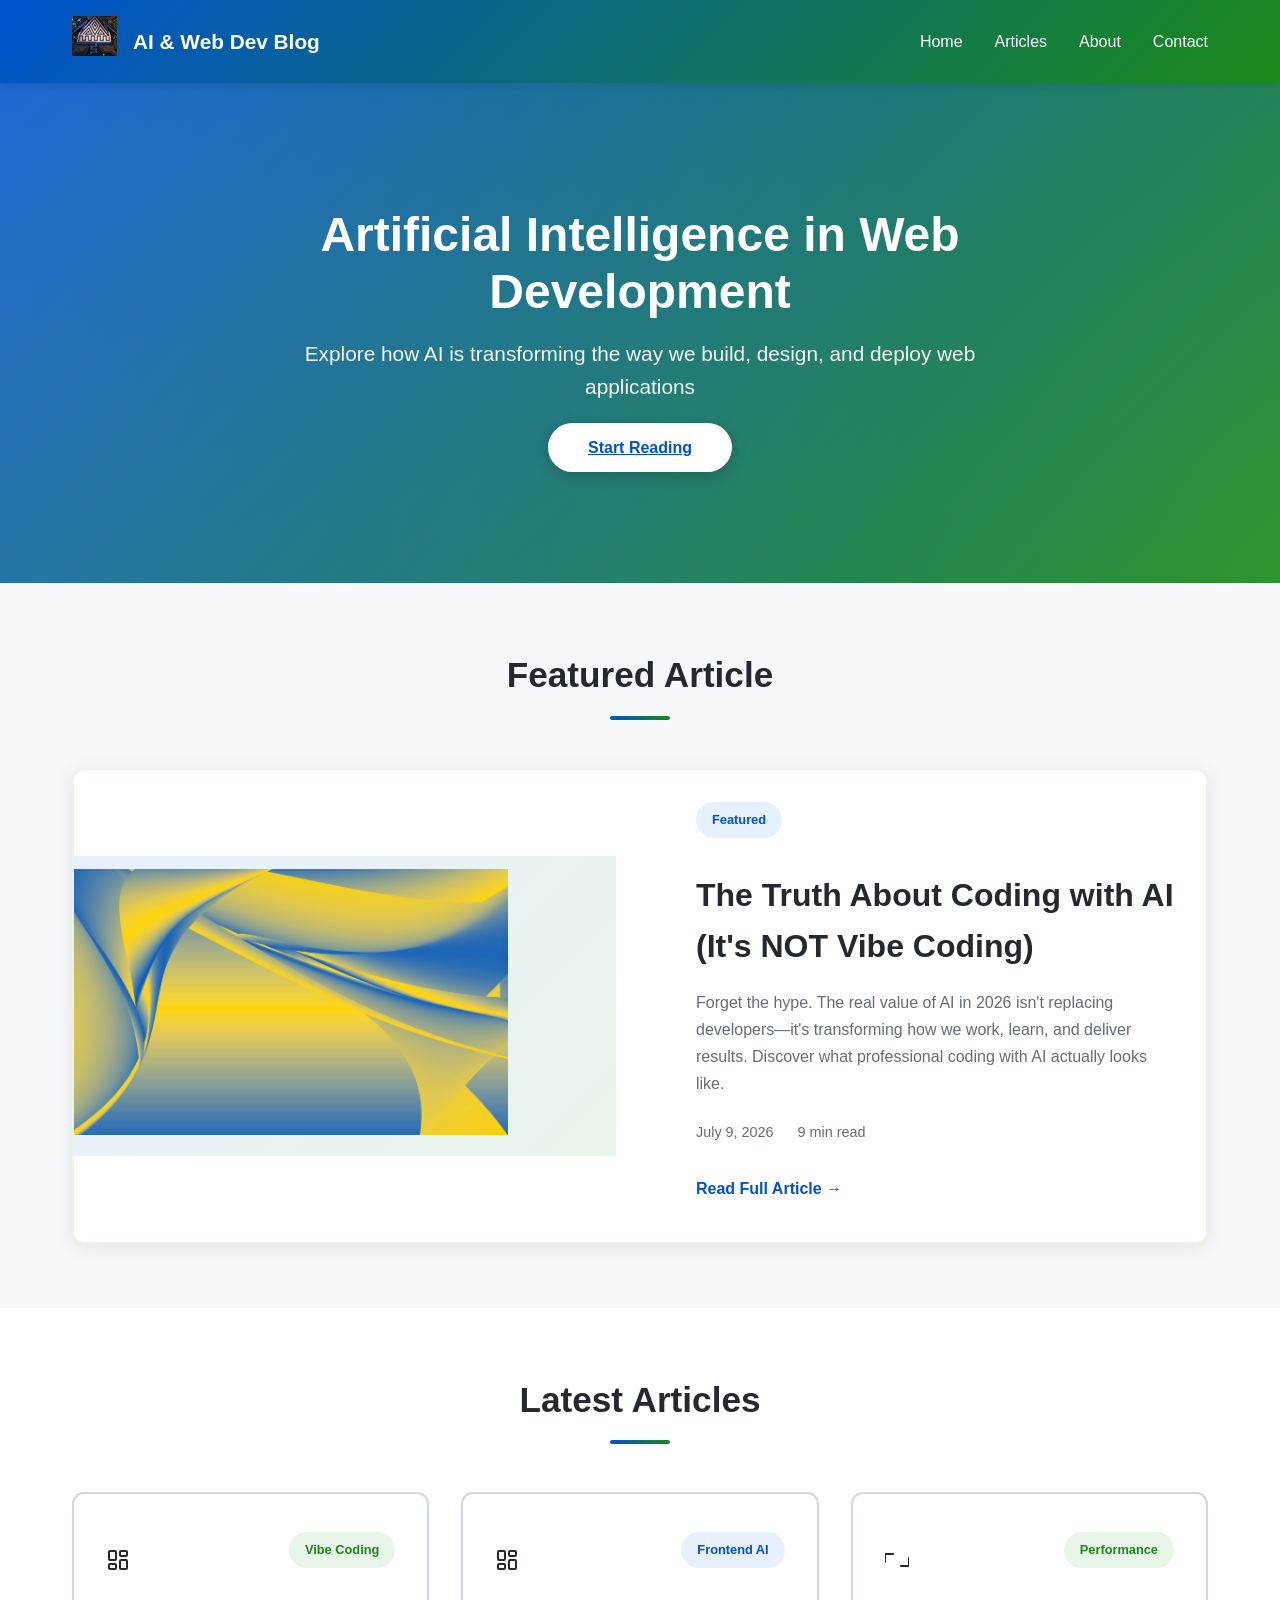
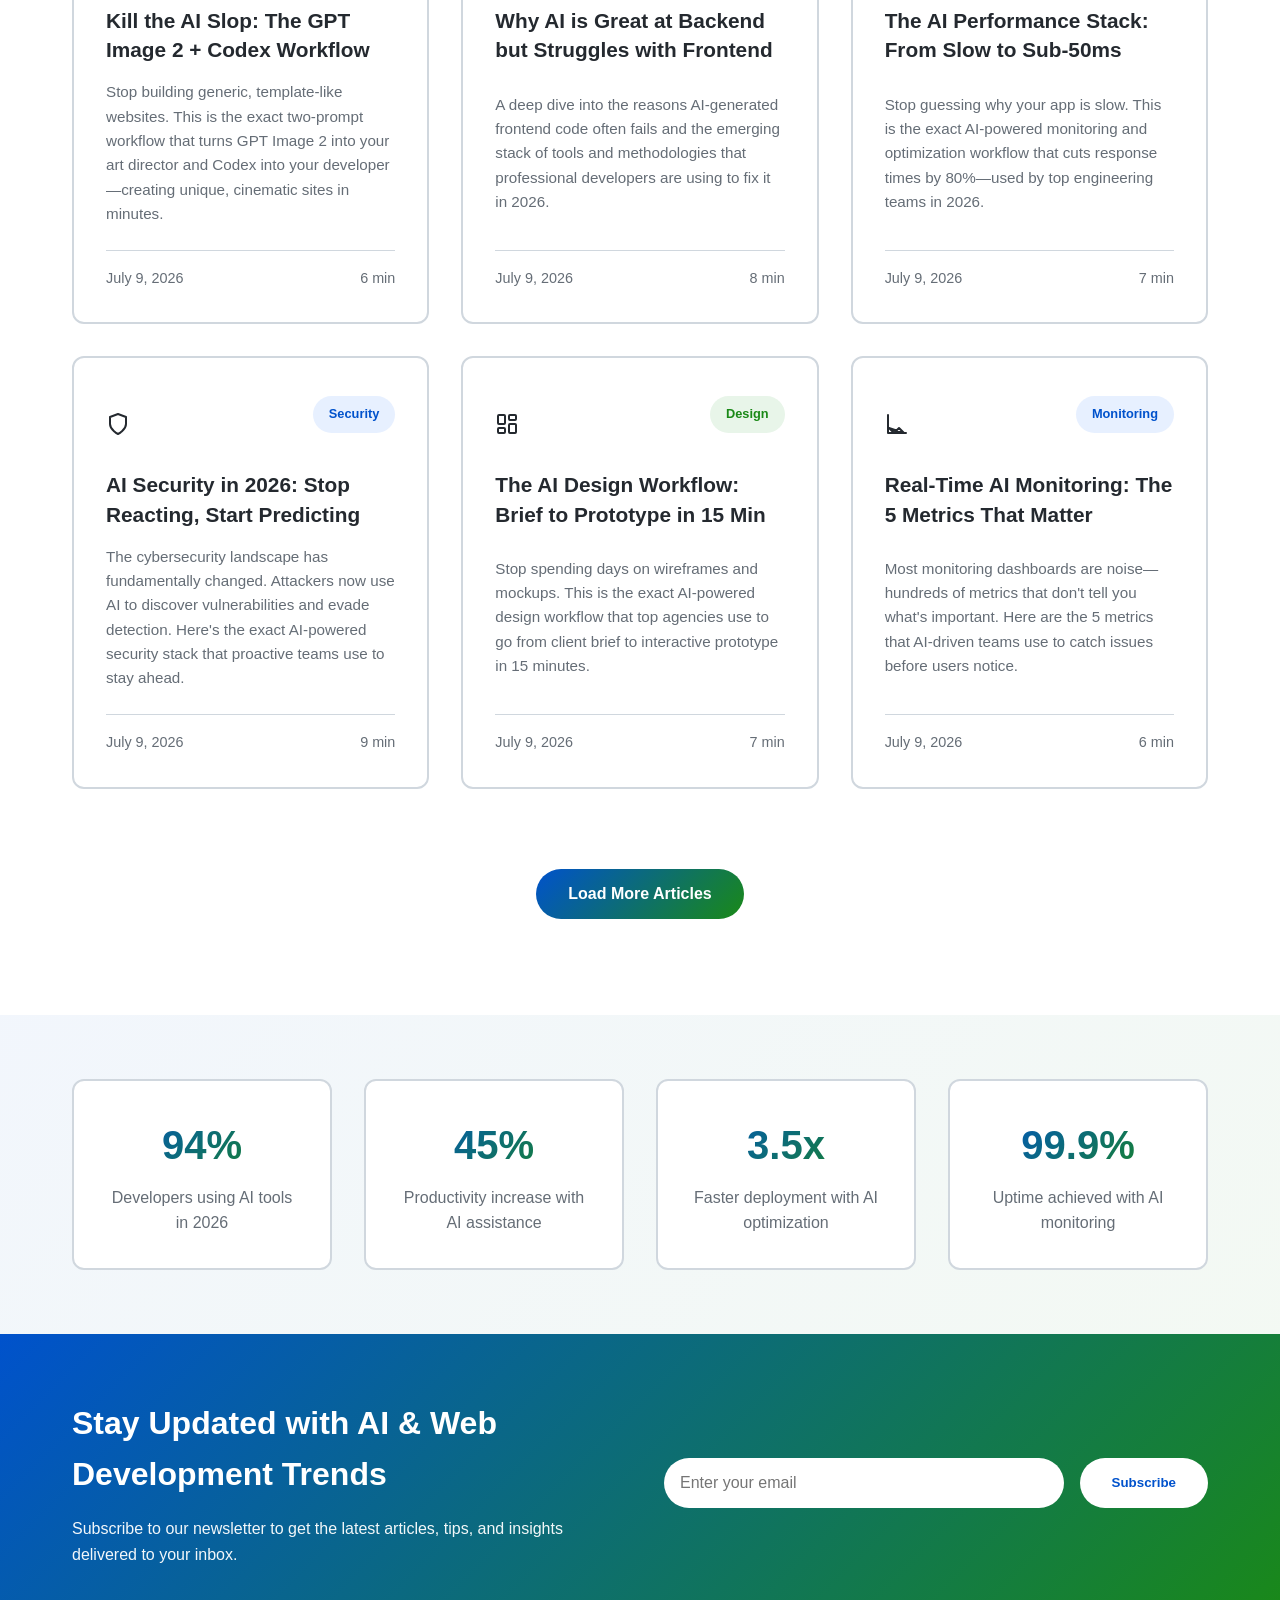
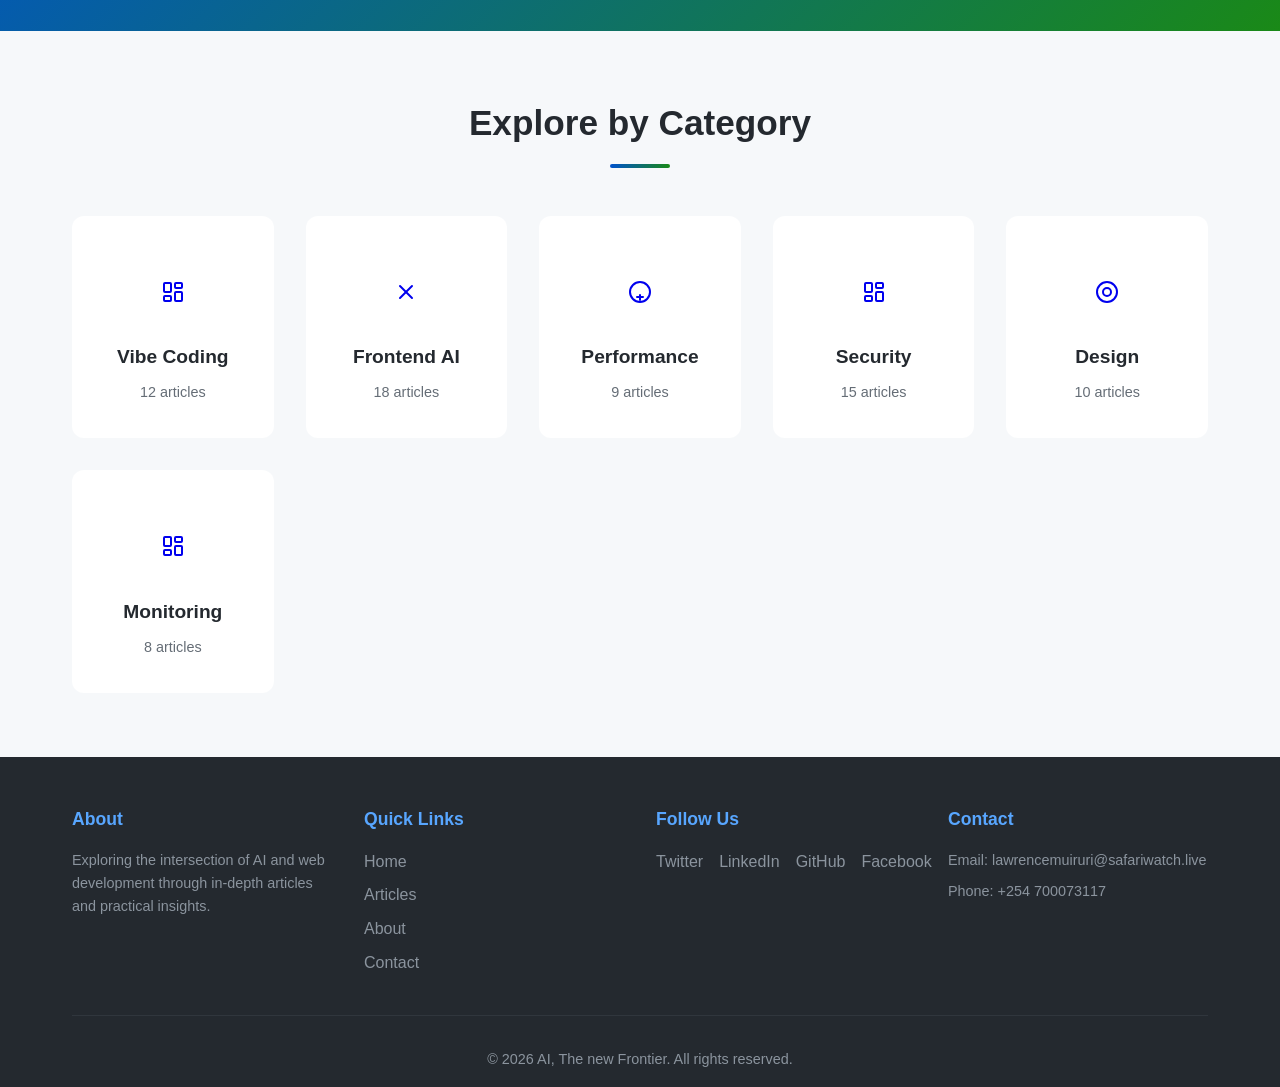
==== commit 63783935: "new index fixed broken navigation links" ====
--- a/index.html
+++ b/index.html
@@ -26,17 +26,17 @@
     </nav>
 
     <!-- Hero Section -->
-    <section class="hero">
+    <section class="hero" id="home">
         <div class="hero-content">
             <h2>Artificial Intelligence in Web Development</h2>
             <p>Explore how AI is transforming the way we build, design, and deploy web applications</p>
-            <button class="cta-button"> <a href="#articles">Start Reading</a></button>
+            <a href="#blog-section" class="cta-button">Start Reading</a>
         </div>
         <div class="hero-background"></div>
     </section>
 
     <!-- Featured Article -->
-    <section class="featured-section">
+    <section class="featured-section" id="about">
         <div class="container">
             <h3 class="section-title">Featured Article</h3>
             <article class="featured-article">
@@ -58,7 +58,7 @@
     </section>
 
     <!-- Blog Articles Grid -->
-    <section class="blog-section">
+    <section class="blog-section" id="articles">
         <div class="container">
             <h3 class="section-title">Latest Articles</h3>
             <div class="articles-grid">
@@ -165,7 +165,7 @@
     </section>
 
     <!-- Stats Section -->
-    <section class="stats-section">
+    <section class="stats-section" id="contact">
         <div class="container">
             <div class="stats-grid">
                 <div class="stat-card">
@@ -252,21 +252,19 @@
                 <div class="footer-section">
                     <h5>Quick Links</h5>
                     <ul>
-                        <li><a href="#">Home</a></li>
-                        <li><a href="#">Articles</a></li>
-                        <li><a href="#">Categories</a></li>
-                        <li><a href="#">Subscribe</a></li>
+                        <li><a href="#home">Home</a></li>
+                        <li><a href="#articles">Articles</a></li>
+                        <li><a href="#about">About</a></li>
+                        <li><a href="#contact">Contact</a></li>
                     </ul>
                 </div>
                 <div class="footer-section">
                     <h5>Follow Us</h5>
                     <div class="social-links">
-                        <ul>
-                        <li><a href="https://x.com/@muirurilawrenc1" target="_blank">Twitter</a></li>
-                        <li><a href="https://linkedin.com/in/njenga-lawrence-604391a1?" target="_blank">LinkedIn</a></li>
-                        <li><a href="https://github.com/loloncium" target="_blank">GitHub</a></li>
-                        <li><a href="https://facebook.com/profile.php?id=61579081265857" target="_blank">Facebook</a></li>
-                        </ul>
+                        <a href="https://x.com/@muirurilawrenc1" target="_blank">Twitter</a>
+                        <a href="https://linkedin.com/in/njenga-lawrence-604391a1?" target="_blank">LinkedIn</a>
+                        <a href="https://github.com/loloncium" target="_blank">GitHub</a>
+                        <a href="https://facebook.com/profile.php?id=61579081265857" target="_blank">Facebook</a>
                     </div>
                 </div>
                 <div class="footer-section">
